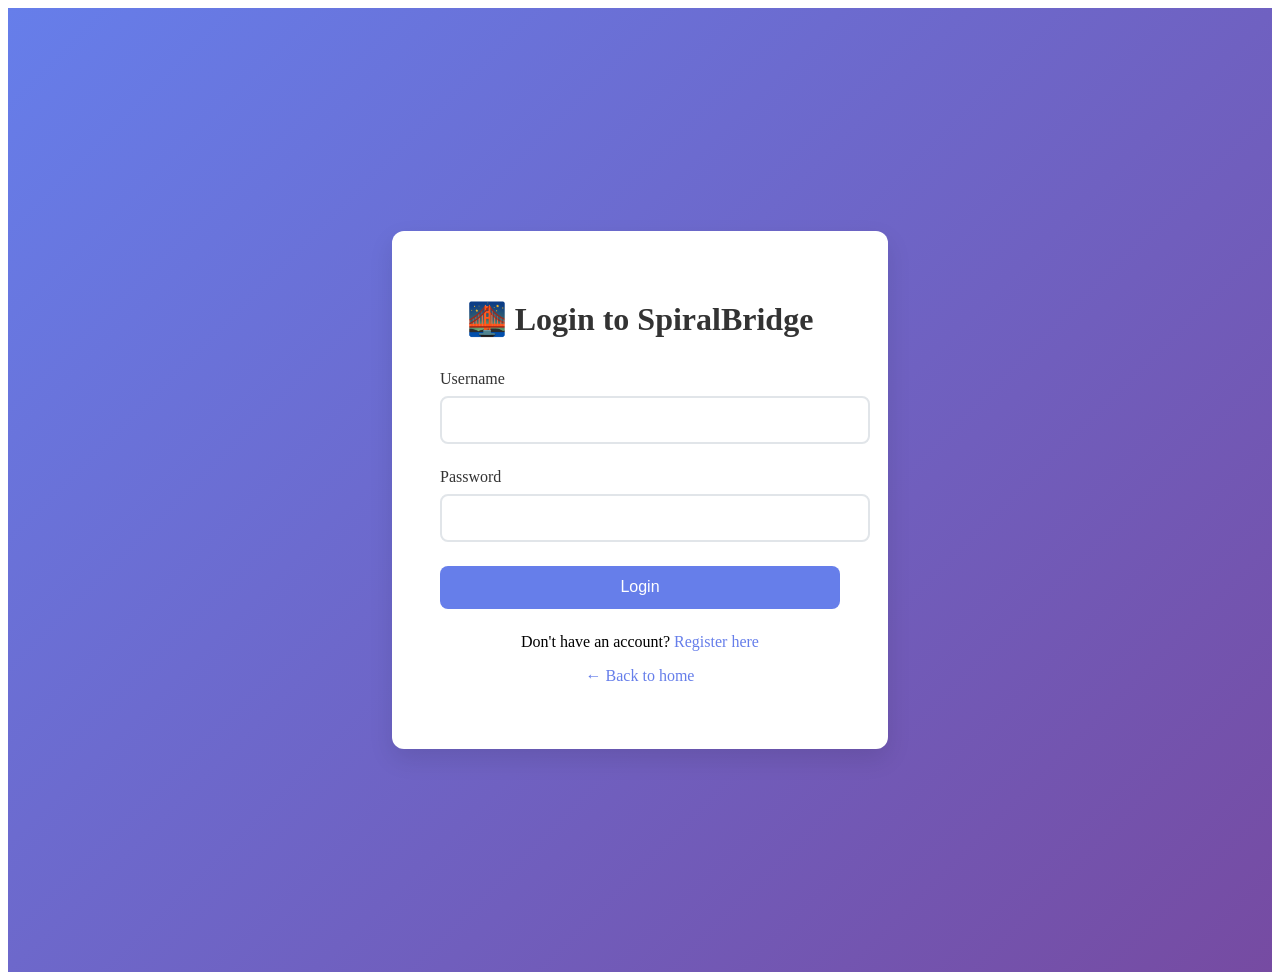
==== templates/login.html @ fcfd6c8f "🔐 Implement User Authentication System ✨ **Major Features Added:** - Complete user registration and " ====
<!DOCTYPE html>
<html lang="en">
<head>
    <meta charset="UTF-8">
    <meta name="viewport" content="width=device-width, initial-scale=1.0">
    <title>Login - SpiralBridge</title>
    <link rel="stylesheet" href="{{ url_for('static', filename='style.css') }}">
    <style>
        .auth-container {
            min-height: 100vh;
            display: flex;
            align-items: center;
            justify-content: center;
            background: linear-gradient(135deg, #667eea 0%, #764ba2 100%);
            padding: 2rem;
        }
        
        .auth-form {
            background: white;
            padding: 3rem;
            border-radius: 12px;
            box-shadow: 0 10px 25px rgba(0, 0, 0, 0.1);
            width: 100%;
            max-width: 400px;
        }
        
        .auth-title {
            text-align: center;
            margin-bottom: 2rem;
            font-size: 2rem;
            color: #333;
        }
        
        .form-group {
            margin-bottom: 1.5rem;
        }
        
        .form-label {
            display: block;
            margin-bottom: 0.5rem;
            font-weight: 500;
            color: #333;
        }
        
        .form-input {
            width: 100%;
            padding: 0.8rem;
            border: 2px solid #e1e5e9;
            border-radius: 8px;
            font-size: 1rem;
            transition: border-color 0.3s ease;
        }
        
        .form-input:focus {
            outline: none;
            border-color: #667eea;
        }
        
        .btn-submit {
            width: 100%;
            padding: 0.8rem;
            background: #667eea;
            color: white;
            border: none;
            border-radius: 8px;
            font-size: 1rem;
            font-weight: 500;
            cursor: pointer;
            transition: all 0.3s ease;
        }
        
        .btn-submit:hover {
            background: #5a6fd8;
            transform: translateY(-2px);
        }
        
        .btn-submit:disabled {
            background: #ccc;
            cursor: not-allowed;
            transform: none;
        }
        
        .auth-links {
            text-align: center;
            margin-top: 1.5rem;
        }
        
        .auth-links a {
            color: #667eea;
            text-decoration: none;
        }
        
        .auth-links a:hover {
            text-decoration: underline;
        }
        
        .alert {
            padding: 0.8rem;
            border-radius: 8px;
            margin-bottom: 1rem;
            display: none;
        }
        
        .alert-success {
            background: #d4edda;
            color: #155724;
            border: 1px solid #c3e6cb;
        }
        
        .alert-error {
            background: #f8d7da;
            color: #721c24;
            border: 1px solid #f5c6cb;
        }
        
        .loading {
            display: none;
            text-align: center;
            margin-top: 1rem;
        }
        
        .spinner {
            display: inline-block;
            width: 20px;
            height: 20px;
            border: 3px solid rgba(102, 126, 234, 0.3);
            border-radius: 50%;
            border-top-color: #667eea;
            animation: spin 1s ease-in-out infinite;
        }
        
        @keyframes spin {
            to { transform: rotate(360deg); }
        }
    </style>
</head>
<body>
    <div class="auth-container">
        <form class="auth-form" id="loginForm">
            <h1 class="auth-title">🌉 Login to SpiralBridge</h1>
            
            <div class="alert alert-success" id="successAlert"></div>
            <div class="alert alert-error" id="errorAlert"></div>
            
            <div class="form-group">
                <label for="username" class="form-label">Username</label>
                <input type="text" id="username" name="username" class="form-input" required>
            </div>
            
            <div class="form-group">
                <label for="password" class="form-label">Password</label>
                <input type="password" id="password" name="password" class="form-input" required>
            </div>
            
            <button type="submit" class="btn-submit" id="submitBtn">
                <span id="submitText">Login</span>
            </button>
            
            <div class="loading" id="loading">
                <div class="spinner"></div>
                <span>Logging in...</span>
            </div>
            
            <div class="auth-links">
                <p>Don't have an account? <a href="/register">Register here</a></p>
                <p><a href="/">← Back to home</a></p>
            </div>
        </form>
    </div>

    <script>
        document.getElementById('loginForm').addEventListener('submit', async function(e) {
            e.preventDefault();
            
            const submitBtn = document.getElementById('submitBtn');
            const submitText = document.getElementById('submitText');
            const loading = document.getElementById('loading');
            const successAlert = document.getElementById('successAlert');
            const errorAlert = document.getElementById('errorAlert');
            
            // Hide alerts
            successAlert.style.display = 'none';
            errorAlert.style.display = 'none';
            
            // Show loading state
            submitBtn.disabled = true;
            submitText.textContent = 'Logging in...';
            loading.style.display = 'block';
            
            const formData = new FormData(this);
            const data = {
                username: formData.get('username'),
                password: formData.get('password')
            };
            
            try {
                const response = await fetch('/login', {
                    method: 'POST',
                    headers: {
                        'Content-Type': 'application/json',
                    },
                    body: JSON.stringify(data)
                });
                
                const result = await response.json();
                
                if (result.success) {
                    successAlert.textContent = result.message;
                    successAlert.style.display = 'block';
                    
                    // Redirect after successful login
                    setTimeout(() => {
                        window.location.href = result.redirect || '/dashboard';
                    }, 1000);
                } else {
                    errorAlert.textContent = result.message;
                    errorAlert.style.display = 'block';
                }
            } catch (error) {
                errorAlert.textContent = 'An error occurred. Please try again.';
                errorAlert.style.display = 'block';
            } finally {
                // Reset button state
                submitBtn.disabled = false;
                submitText.textContent = 'Login';
                loading.style.display = 'none';
            }
        });
    </script>
</body>
</html>
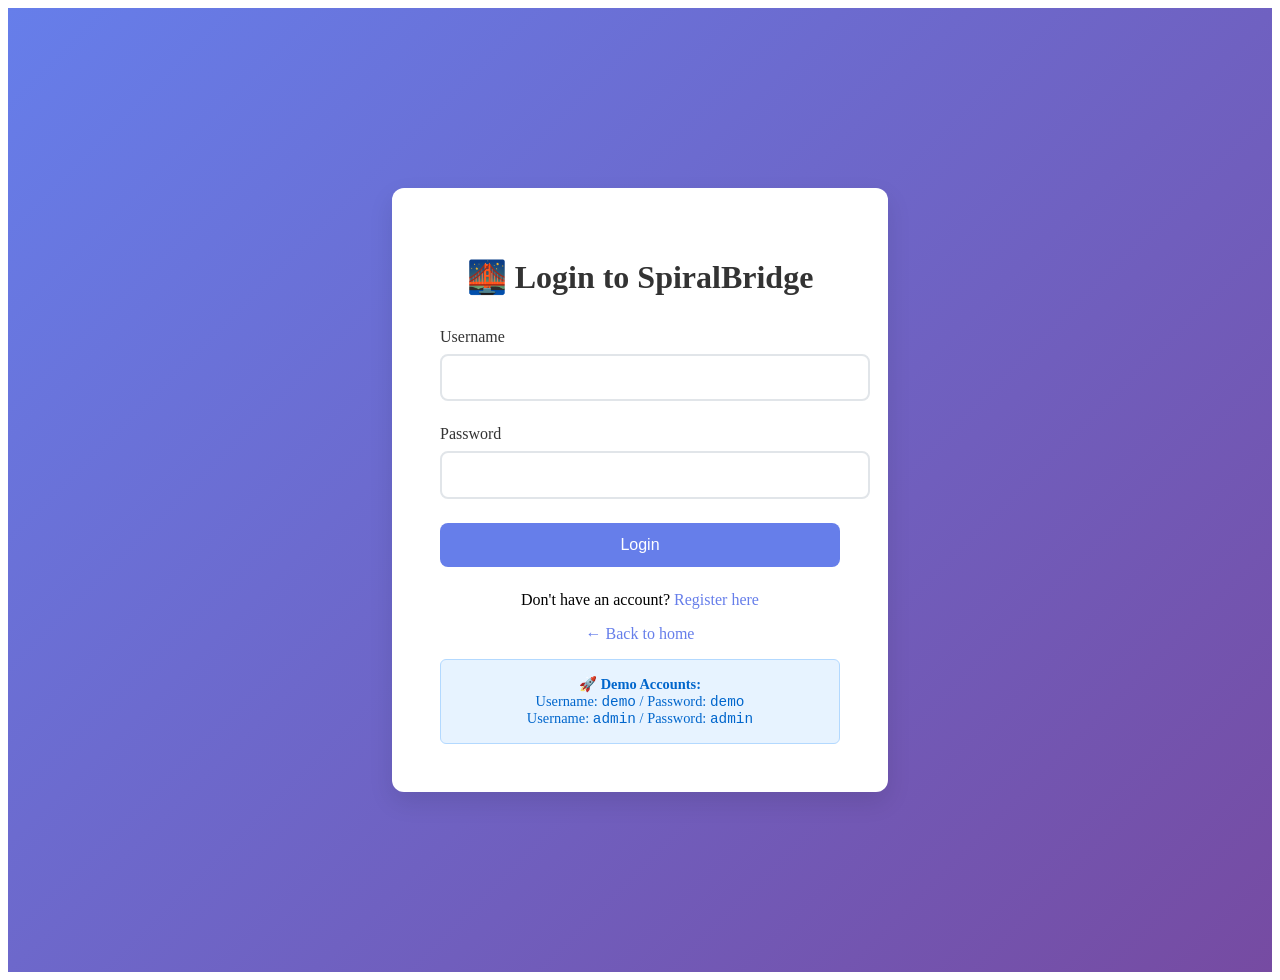
==== commit 143497fc: "📱 UI Updates & Historical Preservation 🔄 Template Updates: - Enhanced dashboard with real-time Warp " ====
--- a/templates/login.html
+++ b/templates/login.html
@@ -164,6 +164,11 @@
             <div class="auth-links">
                 <p>Don't have an account? <a href="/register">Register here</a></p>
                 <p><a href="/">← Back to home</a></p>
+                <div style="margin-top: 1rem; padding: 1rem; background: #e7f3ff; border: 1px solid #b3d9ff; border-radius: 6px; font-size: 0.9rem; color: #0066cc;">
+                    <strong>🚀 Demo Accounts:</strong><br>
+                    Username: <code>demo</code> / Password: <code>demo</code><br>
+                    Username: <code>admin</code> / Password: <code>admin</code>
+                </div>
             </div>
         </form>
     </div>
